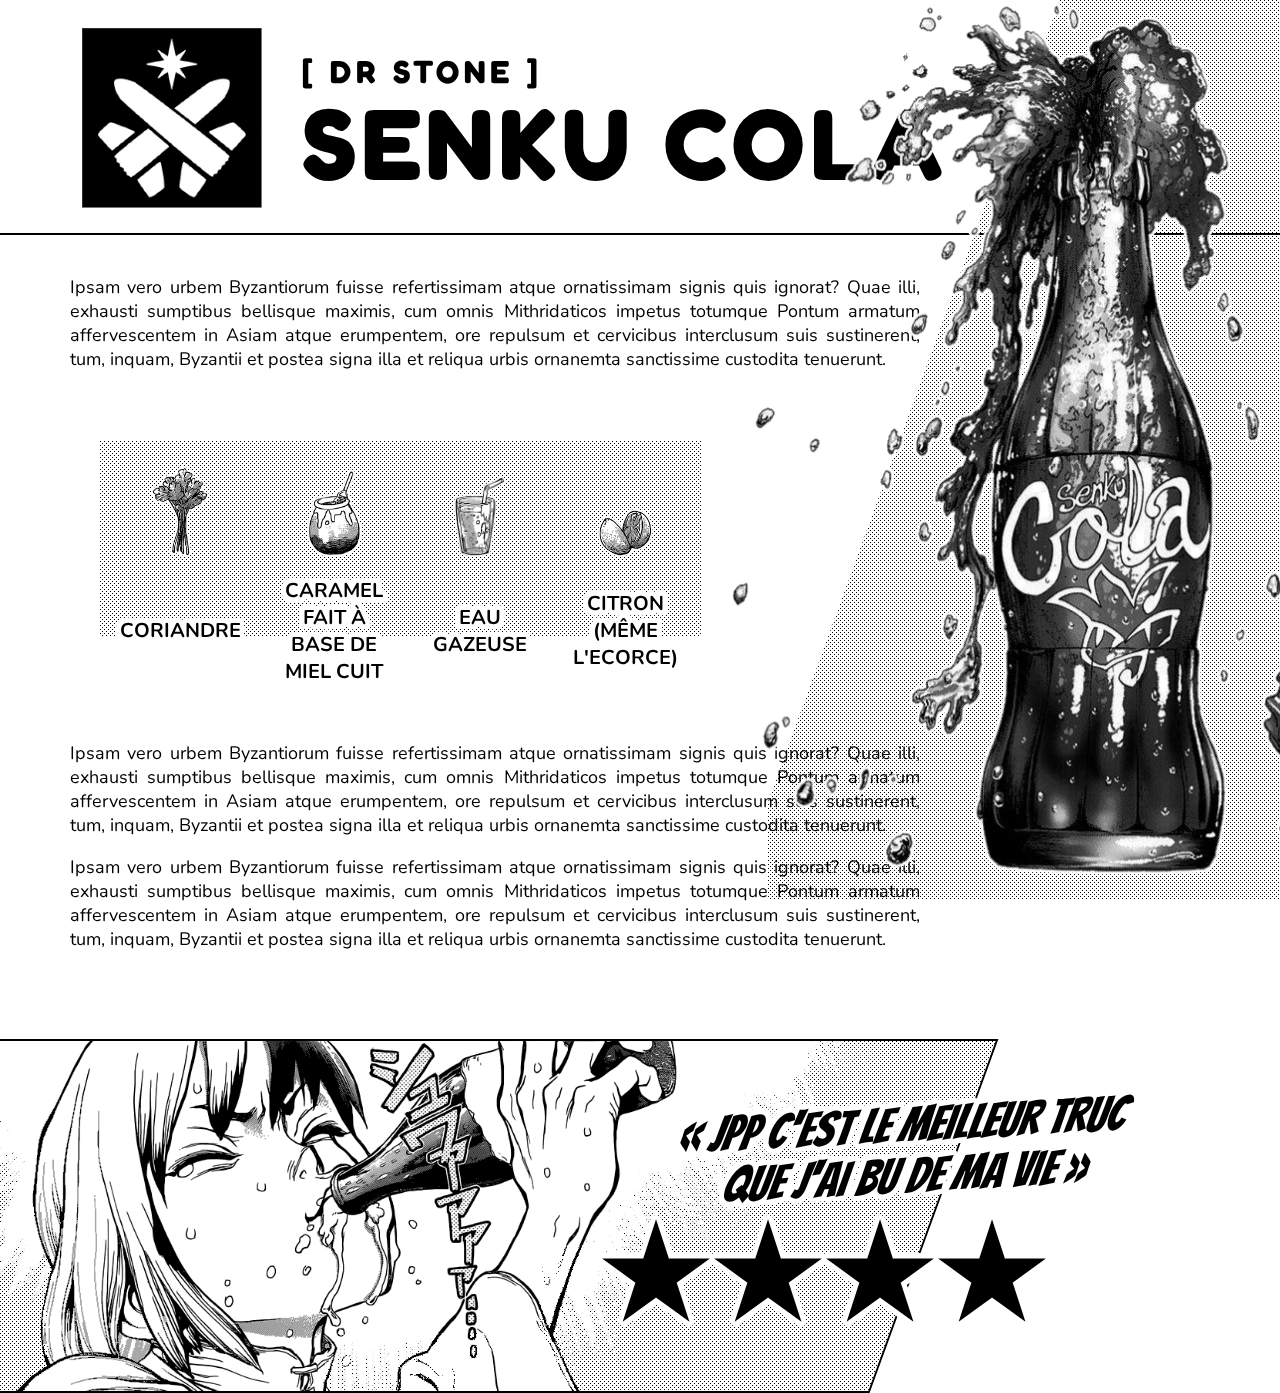
==== index.html @ 82ab54de "Rename RECETTE DIY3.html to index.html" ====
<!DOCTYPE html>
<html>
<head>

<meta charset="UTF-8"/>
<title>Recette du Cola</title>

<link href="https://fonts.googleapis.com/css?family=Bangers&display=swap" rel="stylesheet">
<link href="https://fonts.googleapis.com/css?family=Catamaran&display=swap" rel="stylesheet">
<link href="https://fonts.googleapis.com/css?family=Rubik&display=swap" rel="stylesheet">
<link href="https://fonts.googleapis.com/css?family=Nunito&display=swap" rel="stylesheet">
<link href="https://fonts.googleapis.com/css?family=Fredoka+One&display=swap" rel="stylesheet">

<style type="text/css">

	html, body {

 		margin:0;
 		padding:0;

 		overflow-x: hidden;

 	}

 	table {
    	margin: 0 auto;
	}

	td {

    	vertical-align: bottom;
    	text-align: center;

	}

 	.zonetitre {

		/*background-color: #DCDCDC;
		background-image: url("Images/trame.png");
		background-repeat: repeat;*/

		left: -3%;
		width: 70%;

		position: relative;

		padding-top: 30px;
		padding-bottom: 30px;

	}

	.zonetitretexte {

		color: black;
		font-family: 'Fredoka One', cursive;
		font-weight: bold;

		left: 340px;
		position: relative;

		font-size: 100px; 

		line-height: 0.6;
		letter-spacing: 5px;

	}

	.logo {

		width: 180px;

		top: 14%;
		left: 120px;
		position: absolute;
	}

	.zonetexte {

		padding: 70px;
		text-align: justify;

		font-family: 'Nunito', sans-serif;
		font-size: 18px;

		width: 850px;


	}

	.zonereview {

		left: -70px;
		position: relative;

		width: 1000px;
		height: 350px;

		border: solid 2px black;

		transform: skew(-20deg);

		overflow: hidden;
	}

	.gen {

		top: 0px;
		left: 68px;
		position: absolute;

		width: 100%;
		height: 100%;

		transform: skew(20deg);

		/*background-size: auto 100%;*/

		background-image: url("Images/gen.png");
		background-repeat: no-repeat, repeat;
		background-size: auto 100%;

	}

	.tramegen {

		height: 100%;
		width: 150%;

		transform: skew(20deg);

		background-image: url("Images/trame.png");
		background-repeat: repeat;
		background-size: 4px;

	}

	.etoile {

		font-size: 125px;
		font-weight: bold;

		left: 600px;
		top: 1200px;
		position: absolute;
		
		text-shadow: rgb(255, 255, 255) 5px 0px 0px, rgb(255, 255, 255) 4.90033px 0.993347px 0px, rgb(255, 255, 255) 4.60531px 1.94709px 0px, rgb(255, 255, 255) 4.12668px 2.82321px 0px, rgb(255, 255, 255) 3.48353px 3.58678px 0px, rgb(255, 255, 255) 2.70151px 4.20736px 0px, rgb(255, 255, 255) 1.81179px 4.6602px 0px, rgb(255, 255, 255) 0.849836px 4.92725px 0px, rgb(255, 255, 255) -0.145998px 4.99787px 0px, rgb(255, 255, 255) -1.13601px 4.86924px 0px, rgb(255, 255, 255) -2.08073px 4.54649px 0px, rgb(255, 255, 255) -2.94251px 4.04248px 0px, rgb(255, 255, 255) -3.68697px 3.37732px 0px, rgb(255, 255, 255) -4.28444px 2.57751px 0px, rgb(255, 255, 255) -4.71111px 1.67494px 0px, rgb(255, 255, 255) -4.94996px 0.7056px 0px, rgb(255, 255, 255) -4.99147px -0.291871px 0px, rgb(255, 255, 255) -4.83399px -1.27771px 0px, rgb(255, 255, 255) -4.48379px -2.2126px 0px, rgb(255, 255, 255) -3.95484px -3.05929px 0px, rgb(255, 255, 255) -3.26822px -3.78401px 0px, rgb(255, 255, 255) -2.4513px -4.35788px 0px, rgb(255, 255, 255) -1.53666px -4.75801px 0px, rgb(255, 255, 255) -0.560763px -4.96845px 0px, rgb(255, 255, 255) 0.437495px -4.98082px 0px, rgb(255, 255, 255) 1.41831px -4.79462px 0px, rgb(255, 255, 255) 2.34258px -4.41727px 0px, rgb(255, 255, 255) 3.17346px -3.86382px 0px, rgb(255, 255, 255) 3.87783px -3.15633px 0px, rgb(255, 255, 255) 4.4276px -2.32301px 0px, rgb(255, 255, 255) 4.80085px -1.39708px 0px, rgb(255, 255, 255) 4.98271px -0.415447px 0px;
	}

	.reviewtexte {

		font-size: 48px;
		text-align: center;
		font-style: italic;
		font-family: 'Bangers', cursive;

		left: 676px;
		top: 1100px;
		position: absolute;

		transform: rotate(-3deg);

		text-shadow: rgb(255, 255, 255) 5px 0px 0px, rgb(255, 255, 255) 4.90033px 0.993347px 0px, rgb(255, 255, 255) 4.60531px 1.94709px 0px, rgb(255, 255, 255) 4.12668px 2.82321px 0px, rgb(255, 255, 255) 3.48353px 3.58678px 0px, rgb(255, 255, 255) 2.70151px 4.20736px 0px, rgb(255, 255, 255) 1.81179px 4.6602px 0px, rgb(255, 255, 255) 0.849836px 4.92725px 0px, rgb(255, 255, 255) -0.145998px 4.99787px 0px, rgb(255, 255, 255) -1.13601px 4.86924px 0px, rgb(255, 255, 255) -2.08073px 4.54649px 0px, rgb(255, 255, 255) -2.94251px 4.04248px 0px, rgb(255, 255, 255) -3.68697px 3.37732px 0px, rgb(255, 255, 255) -4.28444px 2.57751px 0px, rgb(255, 255, 255) -4.71111px 1.67494px 0px, rgb(255, 255, 255) -4.94996px 0.7056px 0px, rgb(255, 255, 255) -4.99147px -0.291871px 0px, rgb(255, 255, 255) -4.83399px -1.27771px 0px, rgb(255, 255, 255) -4.48379px -2.2126px 0px, rgb(255, 255, 255) -3.95484px -3.05929px 0px, rgb(255, 255, 255) -3.26822px -3.78401px 0px, rgb(255, 255, 255) -2.4513px -4.35788px 0px, rgb(255, 255, 255) -1.53666px -4.75801px 0px, rgb(255, 255, 255) -0.560763px -4.96845px 0px, rgb(255, 255, 255) 0.437495px -4.98082px 0px, rgb(255, 255, 255) 1.41831px -4.79462px 0px, rgb(255, 255, 255) 2.34258px -4.41727px 0px, rgb(255, 255, 255) 3.17346px -3.86382px 0px, rgb(255, 255, 255) 3.87783px -3.15633px 0px, rgb(255, 255, 255) 4.4276px -2.32301px 0px, rgb(255, 255, 255) 4.80085px -1.39708px 0px, rgb(255, 255, 255) 4.98271px -0.415447px 0px;

	}

	.bouteille {

		top: -12%;
		left: 57%;

		position: fixed;
/*
		min-width: 100%;
		min-height: 100%;
*/
		height: 140%;
		width: 100%;

		background-size: auto 78%;

		background-image: url("Images/bouteille.png");
		background-repeat: no-repeat;

	}

	.zoneslide {

		top: 0px;
		left: 60%;

		height: 100%;
		width: 50%;

		position: fixed;

		overflow: hidden;

		background-image: url("Images/trame.png");
		background-repeat: repeat;

		z-index:-1;

	}

	.cacheslide {

		background-color: white;

		position: fixed;

		top: 0px;
		left: 0px;

		width: 70%;
		height: 100%;

		transform: skew(-20deg);

		z-index:-1;


	}


	.zonecercle {

		text-align: center;
		position: relative;

		background-color: yellow;
		padding: 20px;

		left: 100px;
		top: 180px;

		display: inline-block;
		position: absolute;

		text-align: middle;

		width: 200px;
		height: 200px;
    	border-radius: 200px;

    	transform: skew(20deg); /* Annule le detournement */

	}

	.zoneingredient {

		background-image: url("Images/trame.png");
		background-repeat: repeat;

		left: 100px;

		width: 780px;
		height: 195px;

		max-width: 47%;

		position: relative;


		margin-bottom: 35px;


	}

	.imging {

		max-width: 38%;
		max-height: auto;

 		padding: 40px;
 		padding-top: 22px;
 		padding-bottom: 12px;


	}

	.ingtexte {

		font-size: 20px;
		font-size-adjust: 
		text-align: center;

		padding-left: 10px;
		padding-right: 10px;
		
		font-family: 'Nunito', sans-serif;
		font-weight: bold;

    	vertical-align: middle;



		text-shadow: rgb(255, 255, 255) 5px 0px 0px, rgb(255, 255, 255) 4.90033px 0.993347px 0px, rgb(255, 255, 255) 4.60531px 1.94709px 0px, rgb(255, 255, 255) 4.12668px 2.82321px 0px, rgb(255, 255, 255) 3.48353px 3.58678px 0px, rgb(255, 255, 255) 2.70151px 4.20736px 0px, rgb(255, 255, 255) 1.81179px 4.6602px 0px, rgb(255, 255, 255) 0.849836px 4.92725px 0px, rgb(255, 255, 255) -0.145998px 4.99787px 0px, rgb(255, 255, 255) -1.13601px 4.86924px 0px, rgb(255, 255, 255) -2.08073px 4.54649px 0px, rgb(255, 255, 255) -2.94251px 4.04248px 0px, rgb(255, 255, 255) -3.68697px 3.37732px 0px, rgb(255, 255, 255) -4.28444px 2.57751px 0px, rgb(255, 255, 255) -4.71111px 1.67494px 0px, rgb(255, 255, 255) -4.94996px 0.7056px 0px, rgb(255, 255, 255) -4.99147px -0.291871px 0px, rgb(255, 255, 255) -4.83399px -1.27771px 0px, rgb(255, 255, 255) -4.48379px -2.2126px 0px, rgb(255, 255, 255) -3.95484px -3.05929px 0px, rgb(255, 255, 255) -3.26822px -3.78401px 0px, rgb(255, 255, 255) -2.4513px -4.35788px 0px, rgb(255, 255, 255) -1.53666px -4.75801px 0px, rgb(255, 255, 255) -0.560763px -4.96845px 0px, rgb(255, 255, 255) 0.437495px -4.98082px 0px, rgb(255, 255, 255) 1.41831px -4.79462px 0px, rgb(255, 255, 255) 2.34258px -4.41727px 0px, rgb(255, 255, 255) 3.17346px -3.86382px 0px, rgb(255, 255, 255) 3.87783px -3.15633px 0px, rgb(255, 255, 255) 4.4276px -2.32301px 0px, rgb(255, 255, 255) 4.80085px -1.39708px 0px, rgb(255, 255, 255) 4.98271px -0.415447px 0px;

	}

	.ligne {

		width: 100%;
		border: solid 1px black;

		top:30px;
		position: relative;

	}

	

</style>

</head>

<body>

<!-- Titre -->

<div class="zonetitre">

	<img class="logo" src="Images/logo.png"></img>

	<div class="zonetitretexte">
		<p style="font-size:32px">
			[ DR STONE ]
		</p>	
		SENKU COLA
	</div>

</div>

<div class="ligne"></div>

<!-- Texte 1 -->

<div class="zonetexte">

		Ipsam vero urbem Byzantiorum fuisse refertissimam atque ornatissimam signis quis ignorat? Quae illi, exhausti sumptibus bellisque maximis, cum omnis Mithridaticos impetus totumque Pontum armatum affervescentem in Asiam atque erumpentem, ore repulsum et cervicibus interclusum suis sustinerent, tum, inquam, Byzantii et postea signa illa et reliqua urbis ornanemta sanctissime custodita tenuerunt.

</div>

<!-- Ingredients -->

<div class="zoneingredient">

	<table >
		<tbody>
			<tr>
				<td><img class ="imging" src="Images/ing1.png"></img></td>
				<td><img class="imging" src="Images/ing4.png"></img></td>
				<td><img class="imging" src="Images/ing2.png"></img></td>
				<td><img class="imging" src="Images/ing3.png"></img></td>
			</tr>
			<tr>
				<td class ="ingtexte">CORIANDRE</td>
				<td class ="ingtexte">CARAMEL FAIT À</br>BASE DE MIEL CUIT</td>
				<td class ="ingtexte">EAU GAZEUSE</td>
				<td class ="ingtexte">CITRON</br>(MÊME L'ECORCE)</td>
			</tr>
		</tbody>
	</table>



</div>

<!-- Texte 2 -->

<div class="zonetexte">

		Ipsam vero urbem Byzantiorum fuisse refertissimam atque ornatissimam signis quis ignorat? Quae illi, exhausti sumptibus bellisque maximis, cum omnis Mithridaticos impetus totumque Pontum armatum affervescentem in Asiam atque erumpentem, ore repulsum et cervicibus interclusum suis sustinerent, tum, inquam, Byzantii et postea signa illa et reliqua urbis ornanemta sanctissime custodita tenuerunt.

		<p>Ipsam vero urbem Byzantiorum fuisse refertissimam atque ornatissimam signis quis ignorat? Quae illi, exhausti sumptibus bellisque maximis, cum omnis Mithridaticos impetus totumque Pontum armatum affervescentem in Asiam atque erumpentem, ore repulsum et cervicibus interclusum suis sustinerent, tum, inquam, Byzantii et postea signa illa et reliqua urbis ornanemta sanctissime custodita tenuerunt.</p>

</div>


<div class="bouteille"></div>

<!-- Review -->

<div class="zonereview">

<div class="tramegen"></div>
		<div class="gen"></div>

</div>

<div class="etoile"> ★★★★ </div>
<div class="reviewtexte">« JPP c'est le meilleur truc<br /> que j'ai bu de ma vie »</div>

<!-- Background -->

<div class="zoneslide"></div>
<div class="cacheslide"></div>

</body>
</html>
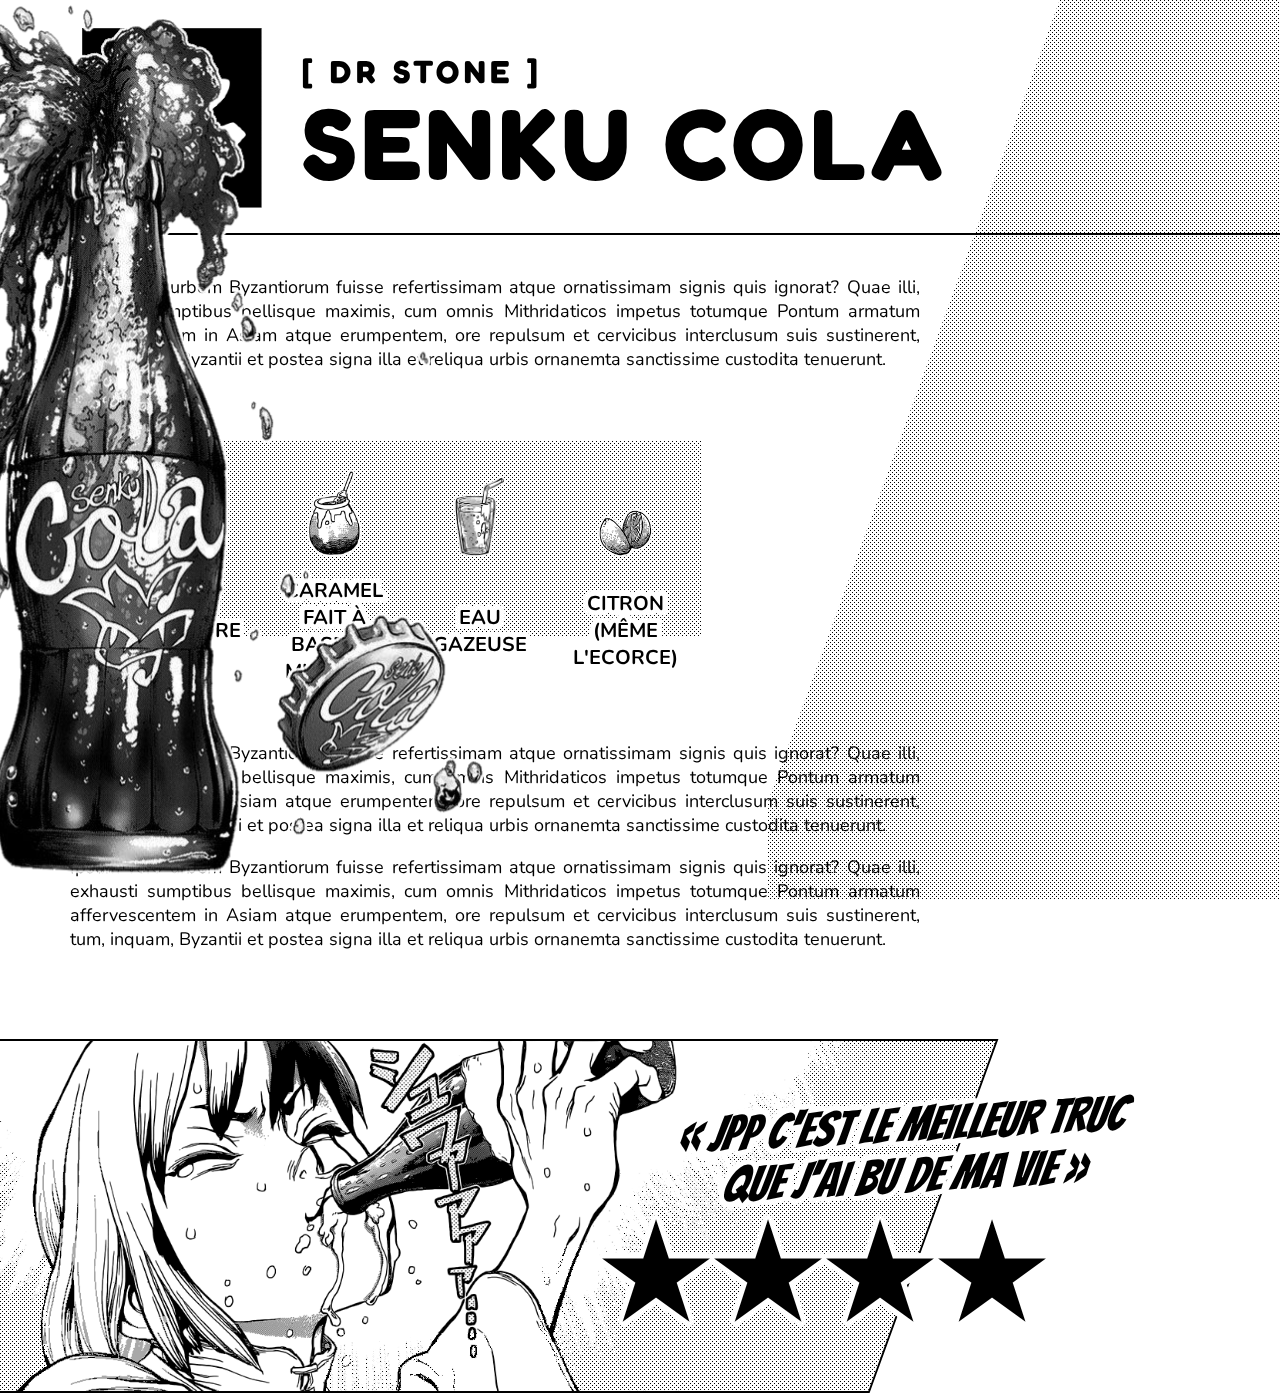
==== commit e4c6eaaa: "Update index.html" ====
--- a/index.html
+++ b/index.html
@@ -166,7 +166,7 @@
 	.bouteille {
 
 		top: -12%;
-		left: 57%;
+		right: 20%;
 
 		position: fixed;
 /*
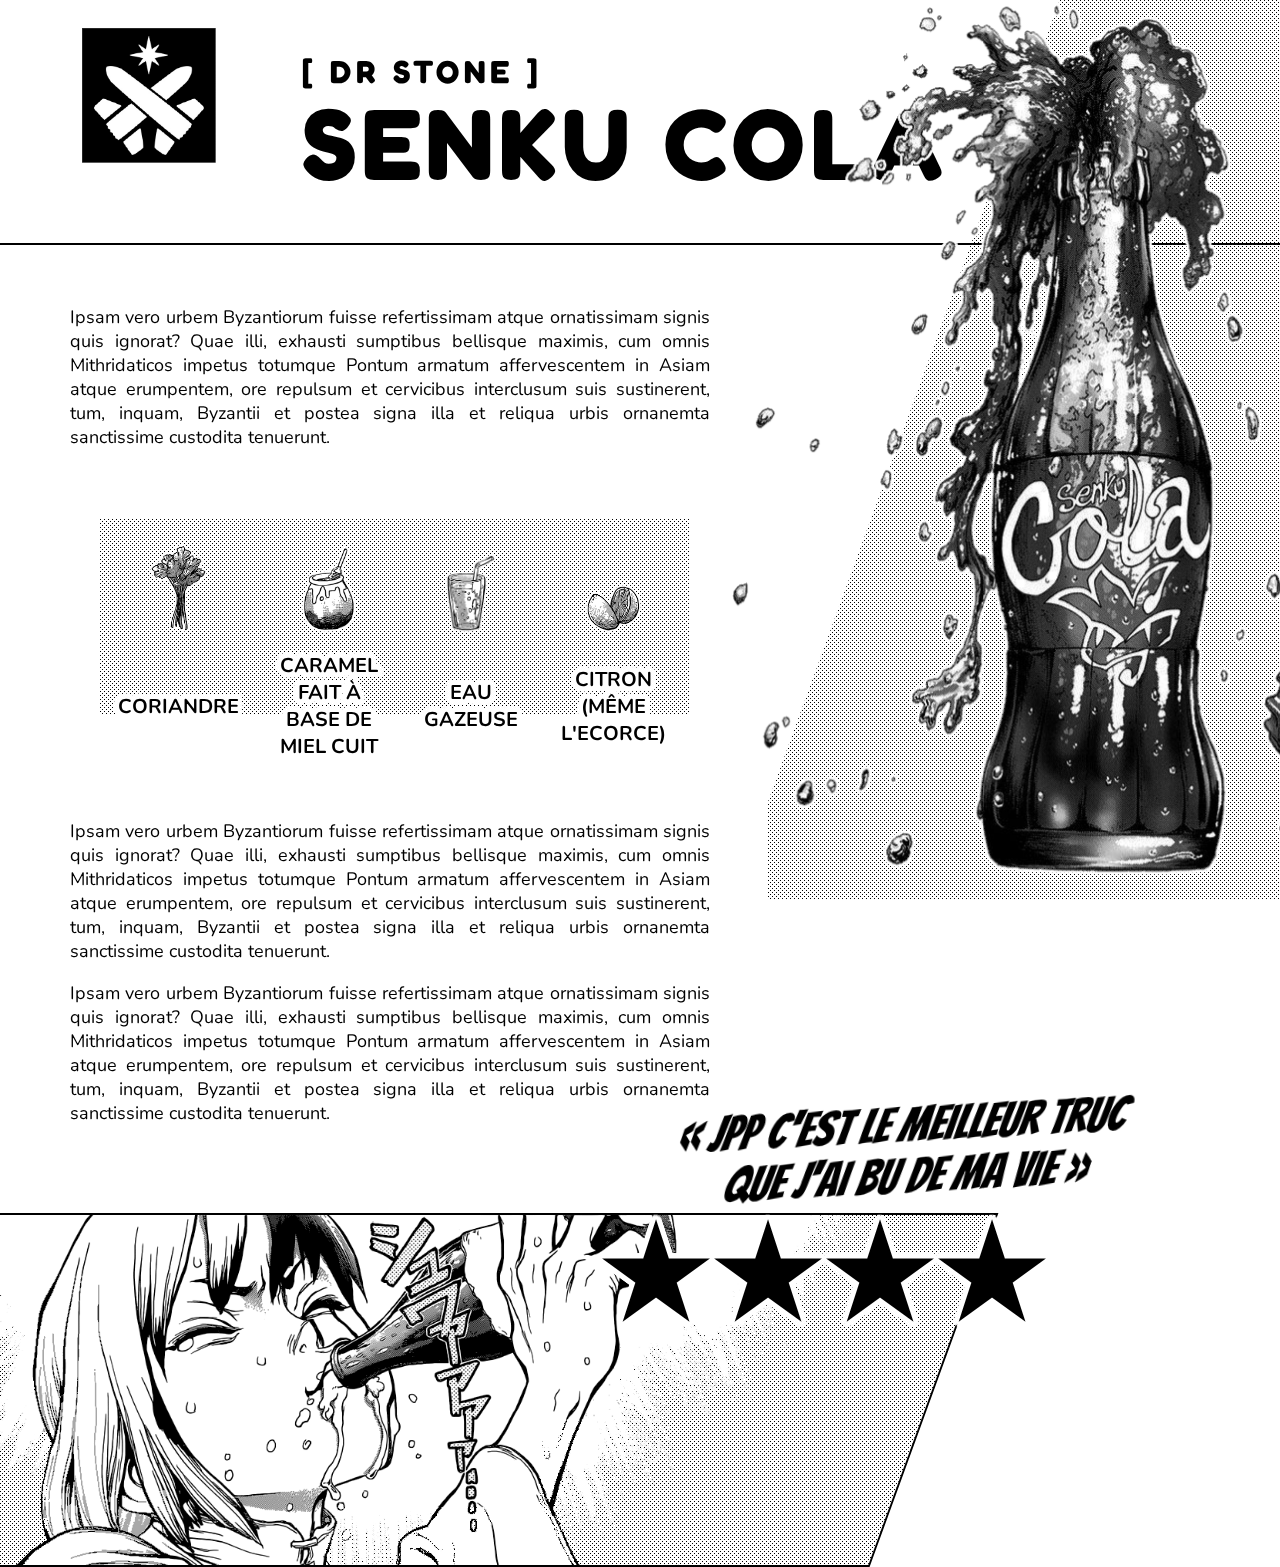
==== commit e6e4da39: "Rename RECETTE DIY4.html to index.html" ====
--- a/index.html
+++ b/index.html
@@ -68,6 +68,7 @@
 	.logo {
 
 		width: 180px;
+		max-width: 15%;
 
 		top: 14%;
 		left: 120px;
@@ -82,7 +83,8 @@
 		font-family: 'Nunito', sans-serif;
 		font-size: 18px;
 
-		width: 850px;
+		width: 50%;
+		max-width: 900px;
 
 
 	}
@@ -166,7 +168,7 @@
 	.bouteille {
 
 		top: -12%;
-		right: 20%;
+		left: 57%;
 
 		position: fixed;
 /*
@@ -253,13 +255,11 @@
 
 		left: 100px;
 
-		width: 780px;
+		width: 46%;
+		max-width: 820px;
 		height: 195px;
 
-		max-width: 47%;
-
-		position: relative;
-
+		position: relative;
 
 		margin-bottom: 35px;
 
@@ -271,7 +271,7 @@
 		max-width: 38%;
 		max-height: auto;
 
- 		padding: 40px;
+ 		padding: 35px;
  		padding-top: 22px;
  		padding-bottom: 12px;
 
@@ -305,6 +305,8 @@
 
 		top:30px;
 		position: relative;
+		margin-top: 10px;
+		margin-bottom: 20px;
 
 	}
 
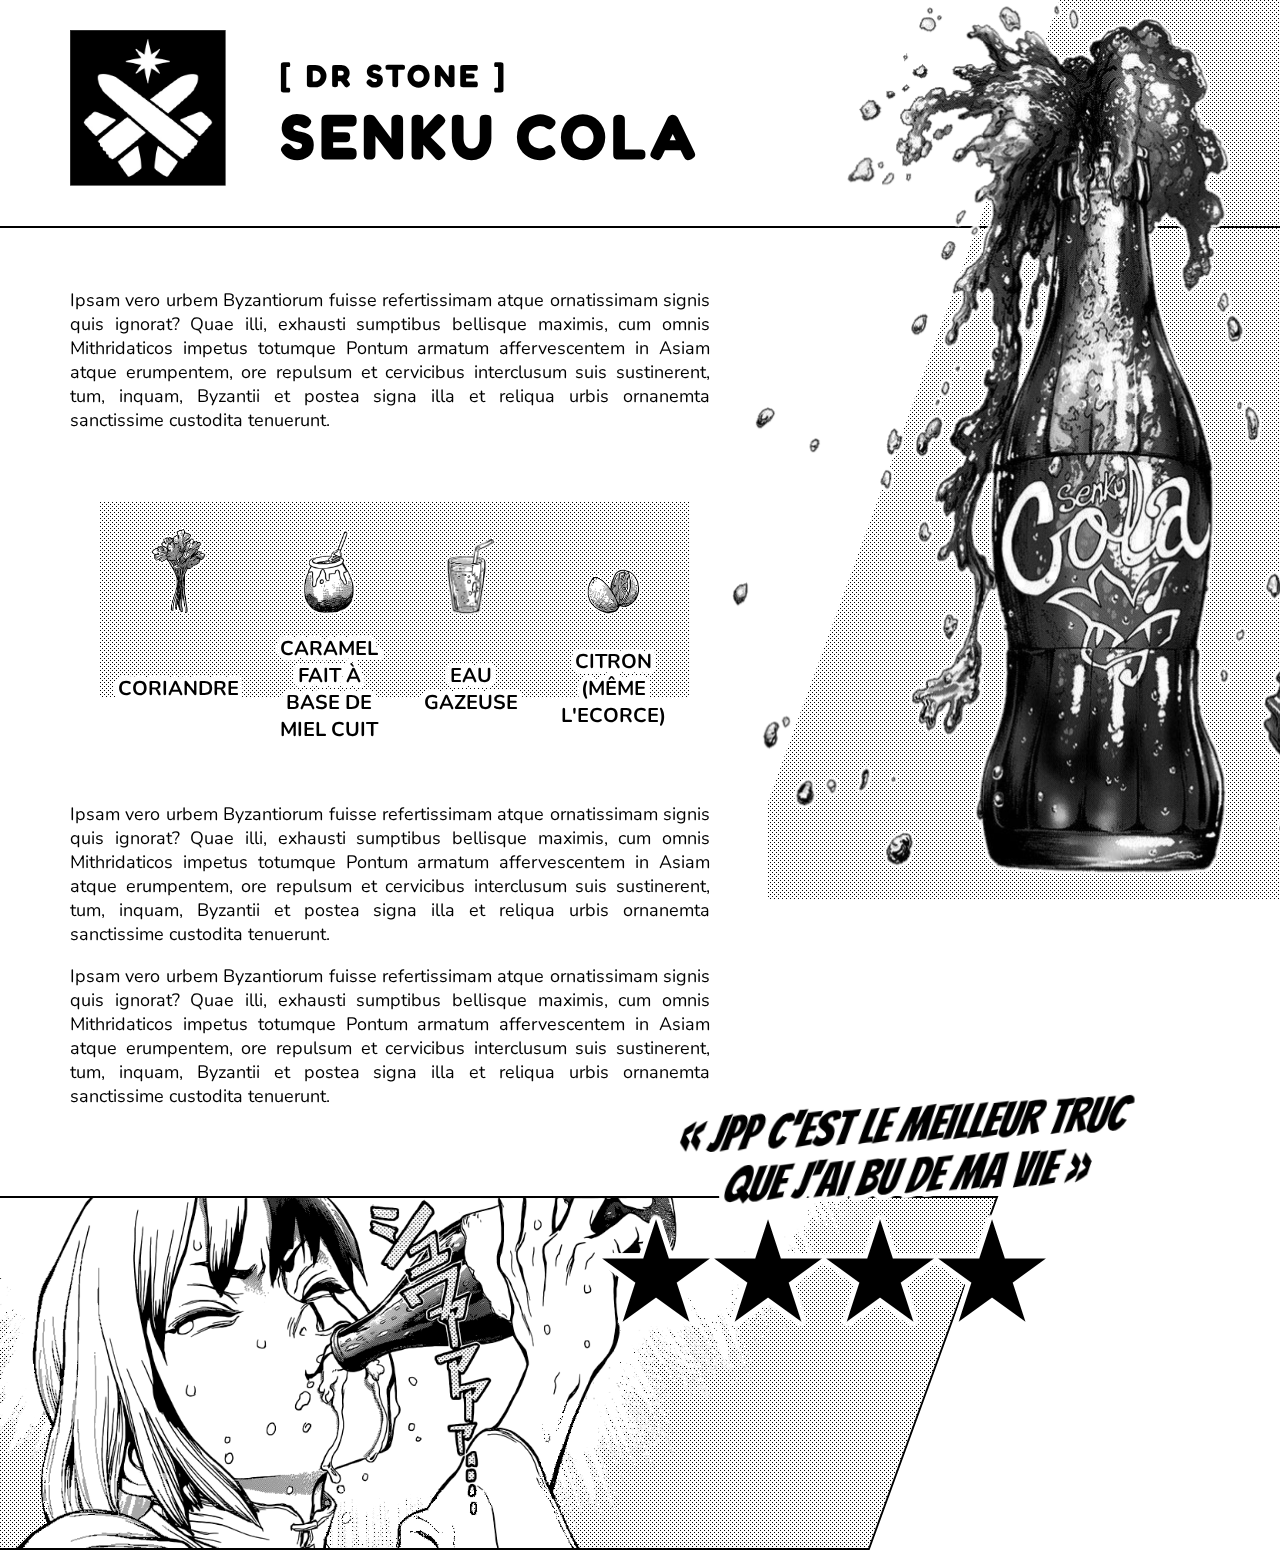
==== commit 35a1cd92: "Rename RECETTE DIY5.html to index.html" ====
--- a/index.html
+++ b/index.html
@@ -33,55 +33,50 @@
 
 	}
 
- 	.zonetitre {
-
-		/*background-color: #DCDCDC;
-		background-image: url("Images/trame.png");
-		background-repeat: repeat;*/
-
-		left: -3%;
-		width: 70%;
-
-		position: relative;
-
-		padding-top: 30px;
-		padding-bottom: 30px;
-
-	}
-
-	.zonetitretexte {
+	.titre {
 
 		color: black;
 		font-family: 'Fredoka One', cursive;
 		font-weight: bold;
 
-		left: 340px;
-		position: relative;
-
-		font-size: 100px; 
+		left: 70px;
+		position: relative;
+
+		font-size: 5vw; 
 
 		line-height: 0.6;
-		letter-spacing: 5px;
-
-	}
-
+		letter-spacing: 4px;
+
+		background-image: url("Images/logo.png");
+		background-repeat: no-repeat;
+		background-size: auto 100%;
+
+		margin-top: 30px;
+		padding-top: 4px;
+		padding-bottom: 30px;
+
+		padding-left: 210px;
+
+	}
+/*
 	.logo {
 
-		width: 180px;
+		width: 175px;
 		max-width: 15%;
 
-		top: 14%;
+		top: 5%;
 		left: 120px;
 		position: absolute;
 	}
-
+*/
 	.zonetexte {
 
 		padding: 70px;
 		text-align: justify;
 
 		font-family: 'Nunito', sans-serif;
-		font-size: 18px;
+		
+		font-size: 18px; 
 
 		width: 50%;
 		max-width: 900px;
@@ -302,6 +297,7 @@
 
 		width: 100%;
 		border: solid 1px black;
+		
 
 		top:30px;
 		position: relative;
@@ -318,20 +314,17 @@
 
 <body>
 
-<!-- Titre -->
-
-<div class="zonetitre">
-
-	<img class="logo" src="Images/logo.png"></img>
-
-	<div class="zonetitretexte">
-		<p style="font-size:32px">
-			[ DR STONE ]
-		</p>	
-		SENKU COLA
-	</div>
-
-</div>
+<!-- Titre<img class="logo" src="Images/logo.png"></img> -->
+
+
+
+<div class="titre">
+	<p style="font-size:32px">
+		[ DR STONE ]
+	</p>	
+	SENKU COLA
+</div>
+
 
 <div class="ligne"></div>
 
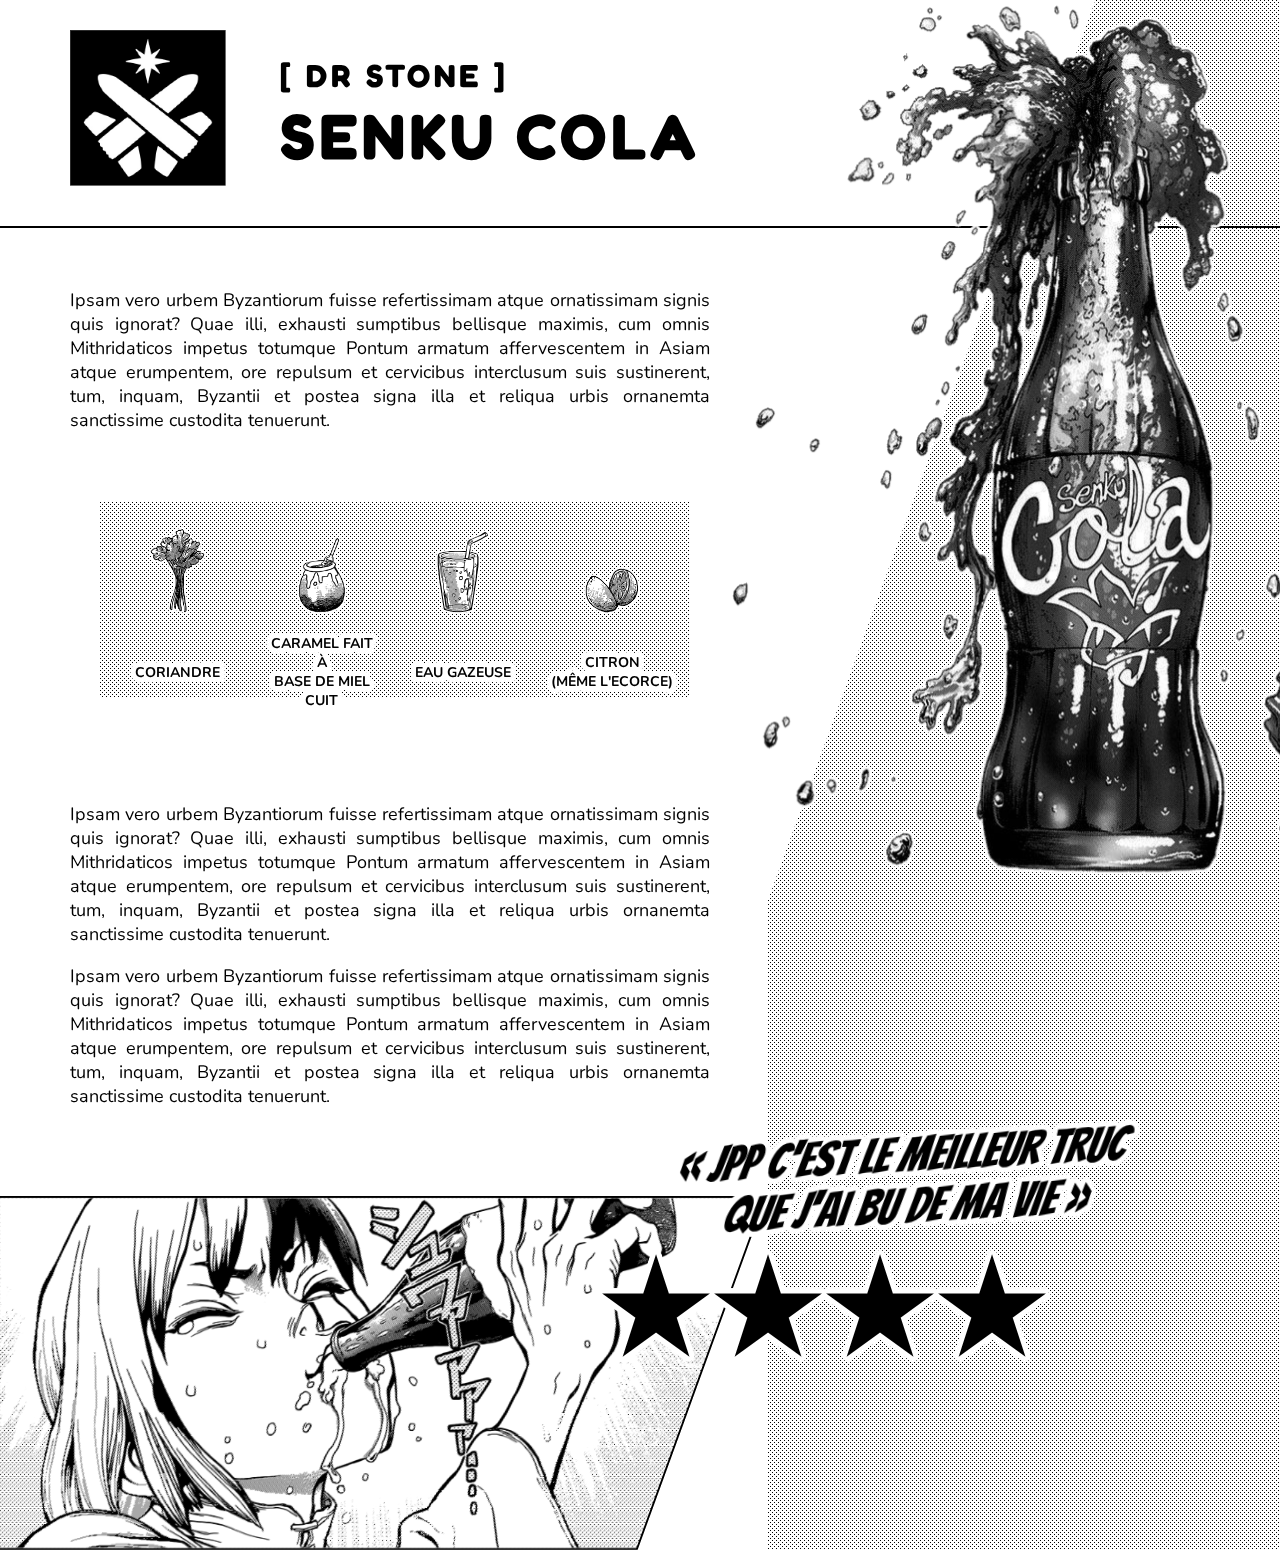
==== commit d18fab9c: "Rename recette cola 5.html to index.html" ====
--- a/index.html
+++ b/index.html
@@ -58,17 +58,7 @@
 		padding-left: 210px;
 
 	}
-/*
-	.logo {
-
-		width: 175px;
-		max-width: 15%;
-
-		top: 5%;
-		left: 120px;
-		position: absolute;
-	}
-*/
+
 	.zonetexte {
 
 		padding: 70px;
@@ -89,8 +79,10 @@
 		left: -70px;
 		position: relative;
 
-		width: 1000px;
+		width: 60%;
 		height: 350px;
+
+		max-width: 1000px;
 
 		border: solid 2px black;
 
@@ -136,11 +128,11 @@
 		font-size: 125px;
 		font-weight: bold;
 
+
 		left: 600px;
-		top: 1200px;
+		top: 1235px;
 		position: absolute;
 		
-		text-shadow: rgb(255, 255, 255) 5px 0px 0px, rgb(255, 255, 255) 4.90033px 0.993347px 0px, rgb(255, 255, 255) 4.60531px 1.94709px 0px, rgb(255, 255, 255) 4.12668px 2.82321px 0px, rgb(255, 255, 255) 3.48353px 3.58678px 0px, rgb(255, 255, 255) 2.70151px 4.20736px 0px, rgb(255, 255, 255) 1.81179px 4.6602px 0px, rgb(255, 255, 255) 0.849836px 4.92725px 0px, rgb(255, 255, 255) -0.145998px 4.99787px 0px, rgb(255, 255, 255) -1.13601px 4.86924px 0px, rgb(255, 255, 255) -2.08073px 4.54649px 0px, rgb(255, 255, 255) -2.94251px 4.04248px 0px, rgb(255, 255, 255) -3.68697px 3.37732px 0px, rgb(255, 255, 255) -4.28444px 2.57751px 0px, rgb(255, 255, 255) -4.71111px 1.67494px 0px, rgb(255, 255, 255) -4.94996px 0.7056px 0px, rgb(255, 255, 255) -4.99147px -0.291871px 0px, rgb(255, 255, 255) -4.83399px -1.27771px 0px, rgb(255, 255, 255) -4.48379px -2.2126px 0px, rgb(255, 255, 255) -3.95484px -3.05929px 0px, rgb(255, 255, 255) -3.26822px -3.78401px 0px, rgb(255, 255, 255) -2.4513px -4.35788px 0px, rgb(255, 255, 255) -1.53666px -4.75801px 0px, rgb(255, 255, 255) -0.560763px -4.96845px 0px, rgb(255, 255, 255) 0.437495px -4.98082px 0px, rgb(255, 255, 255) 1.41831px -4.79462px 0px, rgb(255, 255, 255) 2.34258px -4.41727px 0px, rgb(255, 255, 255) 3.17346px -3.86382px 0px, rgb(255, 255, 255) 3.87783px -3.15633px 0px, rgb(255, 255, 255) 4.4276px -2.32301px 0px, rgb(255, 255, 255) 4.80085px -1.39708px 0px, rgb(255, 255, 255) 4.98271px -0.415447px 0px;
 	}
 
 	.reviewtexte {
@@ -151,10 +143,14 @@
 		font-family: 'Bangers', cursive;
 
 		left: 676px;
-		top: 1100px;
+		top: 1130px;
 		position: absolute;
 
 		transform: rotate(-3deg);
+
+	}
+
+	#avecborder {
 
 		text-shadow: rgb(255, 255, 255) 5px 0px 0px, rgb(255, 255, 255) 4.90033px 0.993347px 0px, rgb(255, 255, 255) 4.60531px 1.94709px 0px, rgb(255, 255, 255) 4.12668px 2.82321px 0px, rgb(255, 255, 255) 3.48353px 3.58678px 0px, rgb(255, 255, 255) 2.70151px 4.20736px 0px, rgb(255, 255, 255) 1.81179px 4.6602px 0px, rgb(255, 255, 255) 0.849836px 4.92725px 0px, rgb(255, 255, 255) -0.145998px 4.99787px 0px, rgb(255, 255, 255) -1.13601px 4.86924px 0px, rgb(255, 255, 255) -2.08073px 4.54649px 0px, rgb(255, 255, 255) -2.94251px 4.04248px 0px, rgb(255, 255, 255) -3.68697px 3.37732px 0px, rgb(255, 255, 255) -4.28444px 2.57751px 0px, rgb(255, 255, 255) -4.71111px 1.67494px 0px, rgb(255, 255, 255) -4.94996px 0.7056px 0px, rgb(255, 255, 255) -4.99147px -0.291871px 0px, rgb(255, 255, 255) -4.83399px -1.27771px 0px, rgb(255, 255, 255) -4.48379px -2.2126px 0px, rgb(255, 255, 255) -3.95484px -3.05929px 0px, rgb(255, 255, 255) -3.26822px -3.78401px 0px, rgb(255, 255, 255) -2.4513px -4.35788px 0px, rgb(255, 255, 255) -1.53666px -4.75801px 0px, rgb(255, 255, 255) -0.560763px -4.96845px 0px, rgb(255, 255, 255) 0.437495px -4.98082px 0px, rgb(255, 255, 255) 1.41831px -4.79462px 0px, rgb(255, 255, 255) 2.34258px -4.41727px 0px, rgb(255, 255, 255) 3.17346px -3.86382px 0px, rgb(255, 255, 255) 3.87783px -3.15633px 0px, rgb(255, 255, 255) 4.4276px -2.32301px 0px, rgb(255, 255, 255) 4.80085px -1.39708px 0px, rgb(255, 255, 255) 4.98271px -0.415447px 0px;
 
@@ -185,7 +181,7 @@
 		top: 0px;
 		left: 60%;
 
-		height: 100%;
+		height: 200%;
 		width: 50%;
 
 		position: fixed;
@@ -208,8 +204,8 @@
 		top: 0px;
 		left: 0px;
 
-		width: 70%;
-		height: 100%;
+		width: 60%;
+		height: 200%;
 
 		transform: skew(-20deg);
 
@@ -275,7 +271,7 @@
 
 	.ingtexte {
 
-		font-size: 20px;
+		font-size: 1.1vw; 
 		font-size-adjust: 
 		text-align: center;
 
@@ -297,7 +293,7 @@
 
 		width: 100%;
 		border: solid 1px black;
-		
+		background-color: black;
 
 		top:30px;
 		position: relative;
@@ -314,15 +310,10 @@
 
 <body>
 
-<!-- Titre<img class="logo" src="Images/logo.png"></img> -->
-
-
+<!-- Titre -->
 
 <div class="titre">
-	<p style="font-size:32px">
-		[ DR STONE ]
-	</p>	
-	SENKU COLA
+	<p style="font-size:32px">[ DR STONE ]</p>SENKU COLA
 </div>
 
 
@@ -383,8 +374,8 @@
 
 </div>
 
-<div class="etoile"> ★★★★ </div>
-<div class="reviewtexte">« JPP c'est le meilleur truc<br /> que j'ai bu de ma vie »</div>
+<div class="etoile" id="avecborder"> ★★★★ </div>
+<div class="reviewtexte" id="avecborder">« JPP c'est le meilleur truc<br /> que j'ai bu de ma vie »</div>
 
 <!-- Background -->
 
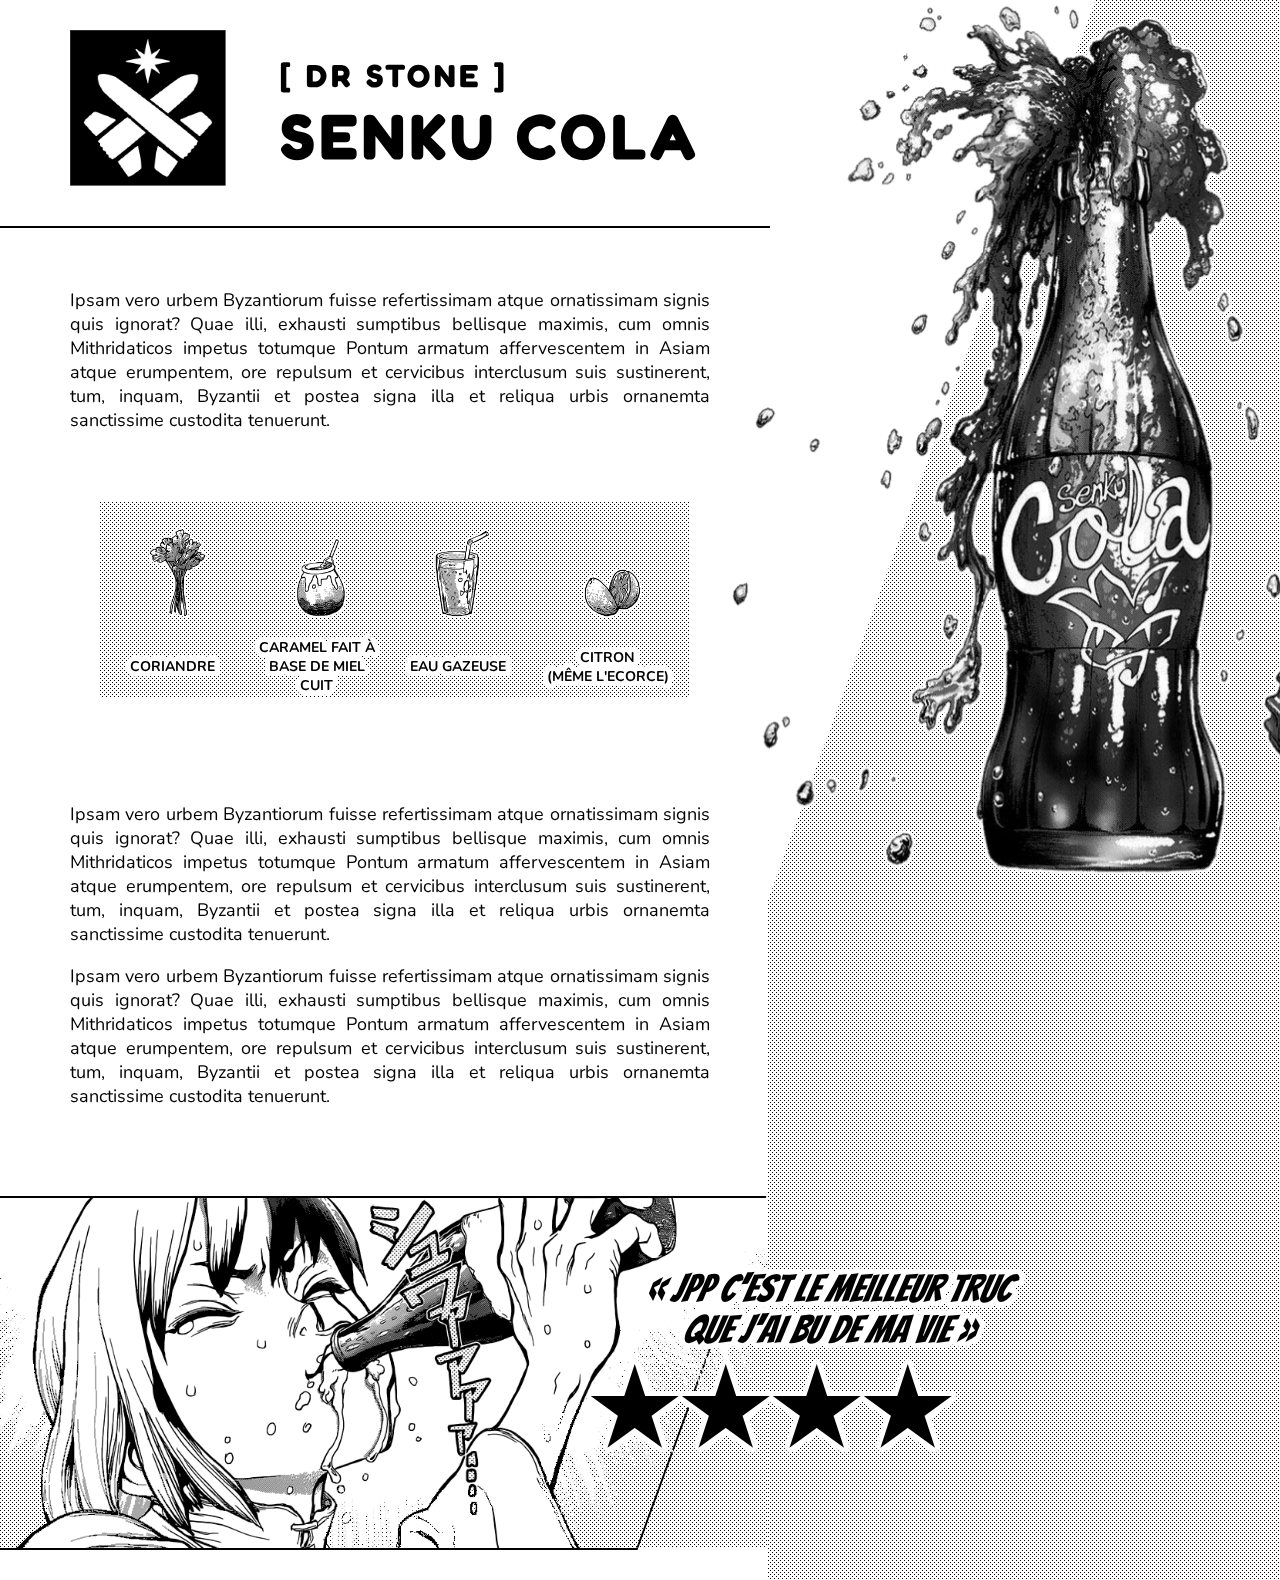
==== commit db9e37fc: "Rename recette cola 6.html to index.html" ====
--- a/index.html
+++ b/index.html
@@ -88,7 +88,8 @@
 
 		transform: skew(-20deg);
 
-		overflow: hidden;
+		margin-bottom: 30px;
+
 	}
 
 	.gen {
@@ -102,51 +103,47 @@
 
 		transform: skew(20deg);
 
-		/*background-size: auto 100%;*/
-
-		background-image: url("Images/gen.png");
+		background-image: url("Images/gen.png"), url("Images/trame.png");
 		background-repeat: no-repeat, repeat;
-		background-size: auto 100%;
-
-	}
-
-	.tramegen {
-
-		height: 100%;
-		width: 150%;
-
-		transform: skew(20deg);
-
-		background-image: url("Images/trame.png");
-		background-repeat: repeat;
-		background-size: 4px;
+		background-size: auto 100%, 4px;
 
 	}
 
 	.etoile {
 
-		font-size: 125px;
+		font-size: 8vw; 
 		font-weight: bold;
 
-
-		left: 600px;
-		top: 1235px;
+		left: 670px;
+		top: 150px;
 		position: absolute;
+
+		z-index:1;
+
+    	transform: skew(20deg); /* Annule le detournement */
 		
 	}
 
 	.reviewtexte {
 
-		font-size: 48px;
+		font-size: 3vw; 
 		text-align: center;
 		font-style: italic;
 		font-family: 'Bangers', cursive;
 
-		left: 676px;
-		top: 1130px;
+		left: 790px;
+		top: 170px;
 		position: absolute;
 
-		transform: rotate(-3deg);
+		margin: -100px;
+
+		transform: rotate(-5deg);
+
+		z-index: 1;
+
+    	transform: skew(20deg); /* Annule le detournement */
+
+    	white-space: nowrap
 
 	}
 
@@ -186,7 +183,6 @@
 
 		position: fixed;
 
-		overflow: hidden;
 
 		background-image: url("Images/trame.png");
 		background-repeat: repeat;
@@ -209,8 +205,7 @@
 
 		transform: skew(-20deg);
 
-		z-index:-1;
-
+		z-index:-2;
 
 	}
 
@@ -259,7 +254,7 @@
 
 	.imging {
 
-		max-width: 38%;
+		max-width: 40%;
 		max-height: auto;
 
  		padding: 35px;
@@ -273,7 +268,6 @@
 
 		font-size: 1.1vw; 
 		font-size-adjust: 
-		text-align: center;
 
 		padding-left: 10px;
 		padding-right: 10px;
@@ -291,7 +285,7 @@
 
 	.ligne {
 
-		width: 100%;
+		width: 60%;
 		border: solid 1px black;
 		background-color: black;
 
@@ -363,24 +357,24 @@
 </div>
 
 
-<div class="bouteille"></div>
 
 <!-- Review -->
 
 <div class="zonereview">
 
-<div class="tramegen"></div>
-		<div class="gen"></div>
-
-</div>
-
-<div class="etoile" id="avecborder"> ★★★★ </div>
-<div class="reviewtexte" id="avecborder">« JPP c'est le meilleur truc<br /> que j'ai bu de ma vie »</div>
+	<div class="gen"></div>
+	<div class="reviewtexte" id="avecborder">« JPP c'est le meilleur truc<br /> que j'ai bu de ma vie »</div>
+	<div class="etoile" id="avecborder"> ★★★★ </div>
+
+</div>
+
 
 <!-- Background -->
 
-<div class="zoneslide"></div>
-<div class="cacheslide"></div>
+<div class="zoneslide">
+	<div class="bouteille"></div>
+	<div class="cacheslide"></div>
+</div>
 
 </body>
 </html>
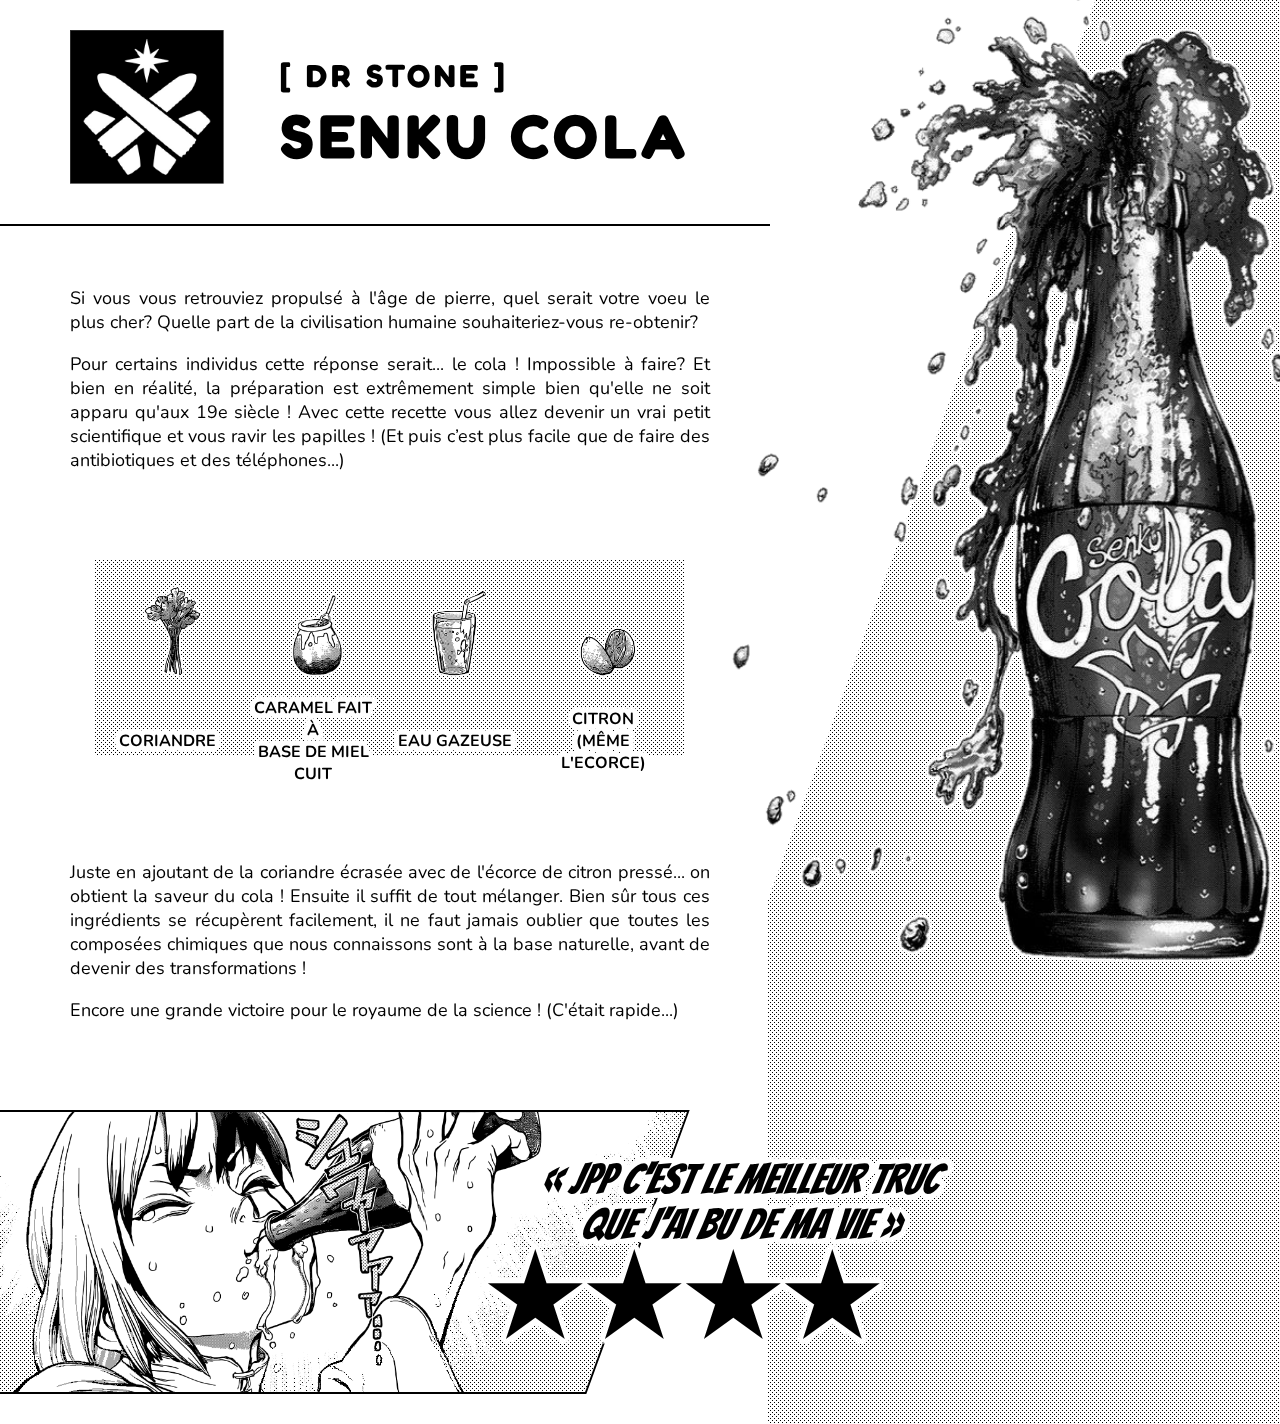
==== commit a7767bf3: "Rename index2.html to index.html" ====
--- a/index.html
+++ b/index.html
@@ -3,306 +3,19 @@
 <head>
 
 <meta charset="UTF-8"/>
-<title>Recette du Cola</title>
+<title>DR STONE Cola</title>
 
 <link href="https://fonts.googleapis.com/css?family=Bangers&display=swap" rel="stylesheet">
-<link href="https://fonts.googleapis.com/css?family=Catamaran&display=swap" rel="stylesheet">
-<link href="https://fonts.googleapis.com/css?family=Rubik&display=swap" rel="stylesheet">
 <link href="https://fonts.googleapis.com/css?family=Nunito&display=swap" rel="stylesheet">
 <link href="https://fonts.googleapis.com/css?family=Fredoka+One&display=swap" rel="stylesheet">
 
-<style type="text/css">
-
-	html, body {
-
- 		margin:0;
- 		padding:0;
-
- 		overflow-x: hidden;
-
- 	}
-
- 	table {
-    	margin: 0 auto;
-	}
-
-	td {
-
-    	vertical-align: bottom;
-    	text-align: center;
-
-	}
-
-	.titre {
-
-		color: black;
-		font-family: 'Fredoka One', cursive;
-		font-weight: bold;
-
-		left: 70px;
-		position: relative;
-
-		font-size: 5vw; 
-
-		line-height: 0.6;
-		letter-spacing: 4px;
-
-		background-image: url("Images/logo.png");
-		background-repeat: no-repeat;
-		background-size: auto 100%;
-
-		margin-top: 30px;
-		padding-top: 4px;
-		padding-bottom: 30px;
-
-		padding-left: 210px;
-
-	}
-
-	.zonetexte {
-
-		padding: 70px;
-		text-align: justify;
-
-		font-family: 'Nunito', sans-serif;
-		
-		font-size: 18px; 
-
-		width: 50%;
-		max-width: 900px;
-
-
-	}
-
-	.zonereview {
-
-		left: -70px;
-		position: relative;
-
-		width: 60%;
-		height: 350px;
-
-		max-width: 1000px;
-
-		border: solid 2px black;
-
-		transform: skew(-20deg);
-
-		margin-bottom: 30px;
-
-	}
-
-	.gen {
-
-		top: 0px;
-		left: 68px;
-		position: absolute;
-
-		width: 100%;
-		height: 100%;
-
-		transform: skew(20deg);
-
-		background-image: url("Images/gen.png"), url("Images/trame.png");
-		background-repeat: no-repeat, repeat;
-		background-size: auto 100%, 4px;
-
-	}
-
-	.etoile {
-
-		font-size: 8vw; 
-		font-weight: bold;
-
-		left: 670px;
-		top: 150px;
-		position: absolute;
-
-		z-index:1;
-
-    	transform: skew(20deg); /* Annule le detournement */
-		
-	}
-
-	.reviewtexte {
-
-		font-size: 3vw; 
-		text-align: center;
-		font-style: italic;
-		font-family: 'Bangers', cursive;
-
-		left: 790px;
-		top: 170px;
-		position: absolute;
-
-		margin: -100px;
-
-		transform: rotate(-5deg);
-
-		z-index: 1;
-
-    	transform: skew(20deg); /* Annule le detournement */
-
-    	white-space: nowrap
-
-	}
-
-	#avecborder {
-
-		text-shadow: rgb(255, 255, 255) 5px 0px 0px, rgb(255, 255, 255) 4.90033px 0.993347px 0px, rgb(255, 255, 255) 4.60531px 1.94709px 0px, rgb(255, 255, 255) 4.12668px 2.82321px 0px, rgb(255, 255, 255) 3.48353px 3.58678px 0px, rgb(255, 255, 255) 2.70151px 4.20736px 0px, rgb(255, 255, 255) 1.81179px 4.6602px 0px, rgb(255, 255, 255) 0.849836px 4.92725px 0px, rgb(255, 255, 255) -0.145998px 4.99787px 0px, rgb(255, 255, 255) -1.13601px 4.86924px 0px, rgb(255, 255, 255) -2.08073px 4.54649px 0px, rgb(255, 255, 255) -2.94251px 4.04248px 0px, rgb(255, 255, 255) -3.68697px 3.37732px 0px, rgb(255, 255, 255) -4.28444px 2.57751px 0px, rgb(255, 255, 255) -4.71111px 1.67494px 0px, rgb(255, 255, 255) -4.94996px 0.7056px 0px, rgb(255, 255, 255) -4.99147px -0.291871px 0px, rgb(255, 255, 255) -4.83399px -1.27771px 0px, rgb(255, 255, 255) -4.48379px -2.2126px 0px, rgb(255, 255, 255) -3.95484px -3.05929px 0px, rgb(255, 255, 255) -3.26822px -3.78401px 0px, rgb(255, 255, 255) -2.4513px -4.35788px 0px, rgb(255, 255, 255) -1.53666px -4.75801px 0px, rgb(255, 255, 255) -0.560763px -4.96845px 0px, rgb(255, 255, 255) 0.437495px -4.98082px 0px, rgb(255, 255, 255) 1.41831px -4.79462px 0px, rgb(255, 255, 255) 2.34258px -4.41727px 0px, rgb(255, 255, 255) 3.17346px -3.86382px 0px, rgb(255, 255, 255) 3.87783px -3.15633px 0px, rgb(255, 255, 255) 4.4276px -2.32301px 0px, rgb(255, 255, 255) 4.80085px -1.39708px 0px, rgb(255, 255, 255) 4.98271px -0.415447px 0px;
-
-	}
-
-	.bouteille {
-
-		top: -12%;
-		left: 57%;
-
-		position: fixed;
-/*
-		min-width: 100%;
-		min-height: 100%;
-*/
-		height: 140%;
-		width: 100%;
-
-		background-size: auto 78%;
-
-		background-image: url("Images/bouteille.png");
-		background-repeat: no-repeat;
-
-	}
-
-	.zoneslide {
-
-		top: 0px;
-		left: 60%;
-
-		height: 200%;
-		width: 50%;
-
-		position: fixed;
-
-
-		background-image: url("Images/trame.png");
-		background-repeat: repeat;
-
-		z-index:-1;
-
-	}
-
-	.cacheslide {
-
-		background-color: white;
-
-		position: fixed;
-
-		top: 0px;
-		left: 0px;
-
-		width: 60%;
-		height: 200%;
-
-		transform: skew(-20deg);
-
-		z-index:-2;
-
-	}
-
-
-	.zonecercle {
-
-		text-align: center;
-		position: relative;
-
-		background-color: yellow;
-		padding: 20px;
-
-		left: 100px;
-		top: 180px;
-
-		display: inline-block;
-		position: absolute;
-
-		text-align: middle;
-
-		width: 200px;
-		height: 200px;
-    	border-radius: 200px;
-
-    	transform: skew(20deg); /* Annule le detournement */
-
-	}
-
-	.zoneingredient {
-
-		background-image: url("Images/trame.png");
-		background-repeat: repeat;
-
-		left: 100px;
-
-		width: 46%;
-		max-width: 820px;
-		height: 195px;
-
-		position: relative;
-
-		margin-bottom: 35px;
-
-
-	}
-
-	.imging {
-
-		max-width: 40%;
-		max-height: auto;
-
- 		padding: 35px;
- 		padding-top: 22px;
- 		padding-bottom: 12px;
-
-
-	}
-
-	.ingtexte {
-
-		font-size: 1.1vw; 
-		font-size-adjust: 
-
-		padding-left: 10px;
-		padding-right: 10px;
-		
-		font-family: 'Nunito', sans-serif;
-		font-weight: bold;
-
-    	vertical-align: middle;
-
-
-
-		text-shadow: rgb(255, 255, 255) 5px 0px 0px, rgb(255, 255, 255) 4.90033px 0.993347px 0px, rgb(255, 255, 255) 4.60531px 1.94709px 0px, rgb(255, 255, 255) 4.12668px 2.82321px 0px, rgb(255, 255, 255) 3.48353px 3.58678px 0px, rgb(255, 255, 255) 2.70151px 4.20736px 0px, rgb(255, 255, 255) 1.81179px 4.6602px 0px, rgb(255, 255, 255) 0.849836px 4.92725px 0px, rgb(255, 255, 255) -0.145998px 4.99787px 0px, rgb(255, 255, 255) -1.13601px 4.86924px 0px, rgb(255, 255, 255) -2.08073px 4.54649px 0px, rgb(255, 255, 255) -2.94251px 4.04248px 0px, rgb(255, 255, 255) -3.68697px 3.37732px 0px, rgb(255, 255, 255) -4.28444px 2.57751px 0px, rgb(255, 255, 255) -4.71111px 1.67494px 0px, rgb(255, 255, 255) -4.94996px 0.7056px 0px, rgb(255, 255, 255) -4.99147px -0.291871px 0px, rgb(255, 255, 255) -4.83399px -1.27771px 0px, rgb(255, 255, 255) -4.48379px -2.2126px 0px, rgb(255, 255, 255) -3.95484px -3.05929px 0px, rgb(255, 255, 255) -3.26822px -3.78401px 0px, rgb(255, 255, 255) -2.4513px -4.35788px 0px, rgb(255, 255, 255) -1.53666px -4.75801px 0px, rgb(255, 255, 255) -0.560763px -4.96845px 0px, rgb(255, 255, 255) 0.437495px -4.98082px 0px, rgb(255, 255, 255) 1.41831px -4.79462px 0px, rgb(255, 255, 255) 2.34258px -4.41727px 0px, rgb(255, 255, 255) 3.17346px -3.86382px 0px, rgb(255, 255, 255) 3.87783px -3.15633px 0px, rgb(255, 255, 255) 4.4276px -2.32301px 0px, rgb(255, 255, 255) 4.80085px -1.39708px 0px, rgb(255, 255, 255) 4.98271px -0.415447px 0px;
-
-	}
-
-	.ligne {
-
-		width: 60%;
-		border: solid 1px black;
-		background-color: black;
-
-		top:30px;
-		position: relative;
-		margin-top: 10px;
-		margin-bottom: 20px;
-
-	}
-
-	
-
-</style>
+<link rel="stylesheet" type="text/css" href="CSS/style.css" />
 
 </head>
 
 <body>
+
+<div class="hidden">
 
 <!-- Titre -->
 
@@ -317,7 +30,10 @@
 
 <div class="zonetexte">
 
-		Ipsam vero urbem Byzantiorum fuisse refertissimam atque ornatissimam signis quis ignorat? Quae illi, exhausti sumptibus bellisque maximis, cum omnis Mithridaticos impetus totumque Pontum armatum affervescentem in Asiam atque erumpentem, ore repulsum et cervicibus interclusum suis sustinerent, tum, inquam, Byzantii et postea signa illa et reliqua urbis ornanemta sanctissime custodita tenuerunt.
+		Si vous vous retrouviez propulsé à l'âge de pierre, quel serait votre voeu le plus cher? Quelle part de la civilisation humaine souhaiteriez-vous re-obtenir?
+		<p>
+		Pour certains individus cette réponse serait... le cola ! Impossible à faire? Et bien en réalité, la préparation est extrêmement simple bien qu'elle ne soit apparu qu'aux 19e siècle ! Avec cette recette vous allez devenir un vrai petit scientifique et vous ravir les papilles ! (Et puis c’est plus facile que de faire des antibiotiques et des téléphones...)
+		</p>
 
 </div>
 
@@ -328,7 +44,7 @@
 	<table >
 		<tbody>
 			<tr>
-				<td><img class ="imging" src="Images/ing1.png"></img></td>
+				<td><img class="imging" src="Images/ing1.png"></img></td>
 				<td><img class="imging" src="Images/ing4.png"></img></td>
 				<td><img class="imging" src="Images/ing2.png"></img></td>
 				<td><img class="imging" src="Images/ing3.png"></img></td>
@@ -350,9 +66,9 @@
 
 <div class="zonetexte">
 
-		Ipsam vero urbem Byzantiorum fuisse refertissimam atque ornatissimam signis quis ignorat? Quae illi, exhausti sumptibus bellisque maximis, cum omnis Mithridaticos impetus totumque Pontum armatum affervescentem in Asiam atque erumpentem, ore repulsum et cervicibus interclusum suis sustinerent, tum, inquam, Byzantii et postea signa illa et reliqua urbis ornanemta sanctissime custodita tenuerunt.
+		Juste en ajoutant de la coriandre écrasée avec de l'écorce de citron pressé... on obtient la saveur du cola ! Ensuite il suffit de tout mélanger. Bien sûr tous ces ingrédients se récupèrent facilement, il ne faut jamais oublier que toutes les composées chimiques que nous connaissons sont à la base naturelle, avant de devenir des transformations !
 
-		<p>Ipsam vero urbem Byzantiorum fuisse refertissimam atque ornatissimam signis quis ignorat? Quae illi, exhausti sumptibus bellisque maximis, cum omnis Mithridaticos impetus totumque Pontum armatum affervescentem in Asiam atque erumpentem, ore repulsum et cervicibus interclusum suis sustinerent, tum, inquam, Byzantii et postea signa illa et reliqua urbis ornanemta sanctissime custodita tenuerunt.</p>
+		<p>Encore une grande victoire pour le royaume de la science ! (C'était rapide...)</p>
 
 </div>
 
@@ -361,11 +77,13 @@
 <!-- Review -->
 
 <div class="zonereview">
-
-	<div class="gen"></div>
+	
+	<div class="inner">
+		<div class="gen"></div>
+	</div>
 	<div class="reviewtexte" id="avecborder">« JPP c'est le meilleur truc<br /> que j'ai bu de ma vie »</div>
 	<div class="etoile" id="avecborder"> ★★★★ </div>
-
+	
 </div>
 
 
@@ -376,6 +94,9 @@
 	<div class="cacheslide"></div>
 </div>
 
+
+</div>
+
 </body>
 </html>
 
--- a/CSS/style.css
+++ b/CSS/style.css
@@ -0,0 +1,347 @@
+html, body {
+
+	margin:0;
+	padding:0;
+
+	overflow-x: hidden;
+
+}
+
+table {
+	margin: 0 auto;
+}
+
+td {
+
+	vertical-align: bottom;
+	text-align: center;
+
+}
+
+.hidden {
+
+	width:100%;
+	height:100%;
+	overflow:hidden;
+
+}
+
+.titre {
+
+	color: black;
+	font-family: 'Fredoka One', cursive;
+	font-weight: bold;
+
+	left: 70px;
+	position: relative;
+
+	font-size: 80px; 
+
+	line-height: 0.6;
+	letter-spacing: 4px;
+
+	background-image: url("../Images/logo.png");
+	background-repeat: no-repeat;
+	background-size: auto 100%;
+
+	margin-top: 30px;
+	padding-top: 4px;
+	padding-bottom: 30px;
+
+	padding-left: 210px;
+
+}
+
+.zonetexte {
+
+	padding: 70px;
+	text-align: justify;
+
+	font-family: 'Nunito', sans-serif;
+	
+	font-size: 18px; 
+
+	width: 50%;
+	max-width: 900px;
+
+
+}
+
+.zonereview {
+
+	left: -70px;
+
+	width: 60%;
+	height: 320px;
+
+	border: solid 2px black;
+
+	transform: skew(-20deg);
+
+	margin-bottom: 30px;
+
+	position: relative;
+
+}
+
+.inner {
+
+	width: 100%;
+	height: 100%;
+
+	overflow: hidden;
+
+}  
+
+.gen {
+
+	left: 68px;
+	position: relative;
+
+	width: 100%;
+	height: 100%;
+
+	transform: skew(20deg);
+
+	background-image: url("../Images/gen.png"), url("../Images/trame.png");
+	background-repeat: no-repeat, repeat;
+	background-size: auto 100%, 4px;
+
+}
+
+.etoile {
+
+	font-size: 130px;
+	font-weight: bold;
+
+	left: 670px;
+	top: 45%;
+	position: absolute;
+
+	z-index:5;
+
+	transform: skew(20deg); /* Annule le detournement */
+
+}
+
+.reviewtexte {
+
+	font-size: 50px; 
+	text-align: center;
+	font-style: italic;
+	font-family: 'Bangers', cursive;
+
+	left: 790px;
+	top: 160px;
+	position: absolute;
+
+	margin: -100px;
+
+	transform: rotate(-5deg);
+
+	z-index: 1;
+
+	transform: skew(20deg); /* Annule le detournement */
+
+	white-space: nowrap
+
+}
+
+#avecborder {
+
+	text-shadow: rgb(255, 255, 255) 5px 0px 0px, rgb(255, 255, 255) 4.90033px 0.993347px 0px, rgb(255, 255, 255) 4.60531px 1.94709px 0px, rgb(255, 255, 255) 4.12668px 2.82321px 0px, rgb(255, 255, 255) 3.48353px 3.58678px 0px, rgb(255, 255, 255) 2.70151px 4.20736px 0px, rgb(255, 255, 255) 1.81179px 4.6602px 0px, rgb(255, 255, 255) 0.849836px 4.92725px 0px, rgb(255, 255, 255) -0.145998px 4.99787px 0px, rgb(255, 255, 255) -1.13601px 4.86924px 0px, rgb(255, 255, 255) -2.08073px 4.54649px 0px, rgb(255, 255, 255) -2.94251px 4.04248px 0px, rgb(255, 255, 255) -3.68697px 3.37732px 0px, rgb(255, 255, 255) -4.28444px 2.57751px 0px, rgb(255, 255, 255) -4.71111px 1.67494px 0px, rgb(255, 255, 255) -4.94996px 0.7056px 0px, rgb(255, 255, 255) -4.99147px -0.291871px 0px, rgb(255, 255, 255) -4.83399px -1.27771px 0px, rgb(255, 255, 255) -4.48379px -2.2126px 0px, rgb(255, 255, 255) -3.95484px -3.05929px 0px, rgb(255, 255, 255) -3.26822px -3.78401px 0px, rgb(255, 255, 255) -2.4513px -4.35788px 0px, rgb(255, 255, 255) -1.53666px -4.75801px 0px, rgb(255, 255, 255) -0.560763px -4.96845px 0px, rgb(255, 255, 255) 0.437495px -4.98082px 0px, rgb(255, 255, 255) 1.41831px -4.79462px 0px, rgb(255, 255, 255) 2.34258px -4.41727px 0px, rgb(255, 255, 255) 3.17346px -3.86382px 0px, rgb(255, 255, 255) 3.87783px -3.15633px 0px, rgb(255, 255, 255) 4.4276px -2.32301px 0px, rgb(255, 255, 255) 4.80085px -1.39708px 0px, rgb(255, 255, 255) 4.98271px -0.415447px 0px;
+
+}
+
+.bouteille {
+
+	top: -12%;
+	left: 57%;
+
+	position: fixed;
+/*
+	min-width: 100%;
+	min-height: 100%;
+*/
+	height: 140%;
+	width: 100%;
+
+	background-size: auto 78%;
+
+	background-image: url("../Images/bouteille.png");
+	background-repeat: no-repeat;
+
+}
+
+.zoneslide {
+
+	top: 0px;
+	left: 60%;
+
+	height: 200%;
+	width: 50%;
+
+	position: fixed;
+
+
+	background-image: url("../Images/trame.png");
+	background-repeat: repeat;
+
+	z-index:-1;
+
+
+
+}
+
+.cacheslide {
+
+	background-color: white;
+
+	position: fixed;
+
+	top: 0px;
+	left: 0px;
+
+	width: 60%;
+	height: 200%;
+
+	transform: skew(-20deg);
+
+	z-index:-2;
+
+}
+
+.zoneingredient {
+
+	background-image: url("../Images/trame.png");
+	background-repeat: repeat;
+
+	left: 95px;
+
+	width: 46%;
+	max-width: 820px;
+	height: 195px;
+
+	position: relative;
+
+	margin-bottom: 35px;
+
+
+}
+
+.imging {
+
+	max-width: 40%;
+	max-height: auto;
+
+		padding: 35px;
+		padding-top: 22px;
+		padding-bottom: 12px;
+
+
+}
+
+.ingtexte {
+
+	font-size: 20px; 
+	font-size-adjust: 
+
+	padding-left: 10px;
+	padding-right: 10px;
+	
+	font-family: 'Nunito', sans-serif;
+	font-weight: bold;
+
+	vertical-align: middle;
+
+
+
+	text-shadow: rgb(255, 255, 255) 5px 0px 0px, rgb(255, 255, 255) 4.90033px 0.993347px 0px, rgb(255, 255, 255) 4.60531px 1.94709px 0px, rgb(255, 255, 255) 4.12668px 2.82321px 0px, rgb(255, 255, 255) 3.48353px 3.58678px 0px, rgb(255, 255, 255) 2.70151px 4.20736px 0px, rgb(255, 255, 255) 1.81179px 4.6602px 0px, rgb(255, 255, 255) 0.849836px 4.92725px 0px, rgb(255, 255, 255) -0.145998px 4.99787px 0px, rgb(255, 255, 255) -1.13601px 4.86924px 0px, rgb(255, 255, 255) -2.08073px 4.54649px 0px, rgb(255, 255, 255) -2.94251px 4.04248px 0px, rgb(255, 255, 255) -3.68697px 3.37732px 0px, rgb(255, 255, 255) -4.28444px 2.57751px 0px, rgb(255, 255, 255) -4.71111px 1.67494px 0px, rgb(255, 255, 255) -4.94996px 0.7056px 0px, rgb(255, 255, 255) -4.99147px -0.291871px 0px, rgb(255, 255, 255) -4.83399px -1.27771px 0px, rgb(255, 255, 255) -4.48379px -2.2126px 0px, rgb(255, 255, 255) -3.95484px -3.05929px 0px, rgb(255, 255, 255) -3.26822px -3.78401px 0px, rgb(255, 255, 255) -2.4513px -4.35788px 0px, rgb(255, 255, 255) -1.53666px -4.75801px 0px, rgb(255, 255, 255) -0.560763px -4.96845px 0px, rgb(255, 255, 255) 0.437495px -4.98082px 0px, rgb(255, 255, 255) 1.41831px -4.79462px 0px, rgb(255, 255, 255) 2.34258px -4.41727px 0px, rgb(255, 255, 255) 3.17346px -3.86382px 0px, rgb(255, 255, 255) 3.87783px -3.15633px 0px, rgb(255, 255, 255) 4.4276px -2.32301px 0px, rgb(255, 255, 255) 4.80085px -1.39708px 0px, rgb(255, 255, 255) 4.98271px -0.415447px 0px;
+
+}
+
+.ligne {
+
+	width: 60%;
+	border: solid 1px black;
+	background-color: black;
+
+	top:30px;
+	position: relative;
+	margin-top: 10px;
+	margin-bottom: 20px;
+
+}
+
+@media only screen and (max-height: 900px){
+
+	.titre {
+
+			font-size: 62px; 
+
+	}
+
+    .bouteille {
+
+        background-size: auto 85%;
+
+    }
+
+    .etoile {
+
+		left: 570px;
+    	top: 120px;
+		font-size: 110px;
+
+    }
+
+    .reviewtexte {
+
+    	left: 690px;
+		top: 145px;
+		font-size: 42px; 
+
+    }
+
+    .zonereview {
+
+    	width: 55%;
+		height: 280px;
+
+    }
+
+    .ingtexte {
+
+		font-size: 16px; 
+
+    }
+
+}
+
+@media only screen and (min-width: 1700px){
+
+
+    .etoile {
+
+		left: 650px;
+    	top: 120px;
+
+		font-size: 125px;
+
+    }
+
+    .reviewtexte {
+
+    	left: 800px;
+		top: 140px;
+
+    }
+
+    .zonereview {
+
+    	width: 52%;
+		height: 280px;
+
+    }
+
+}